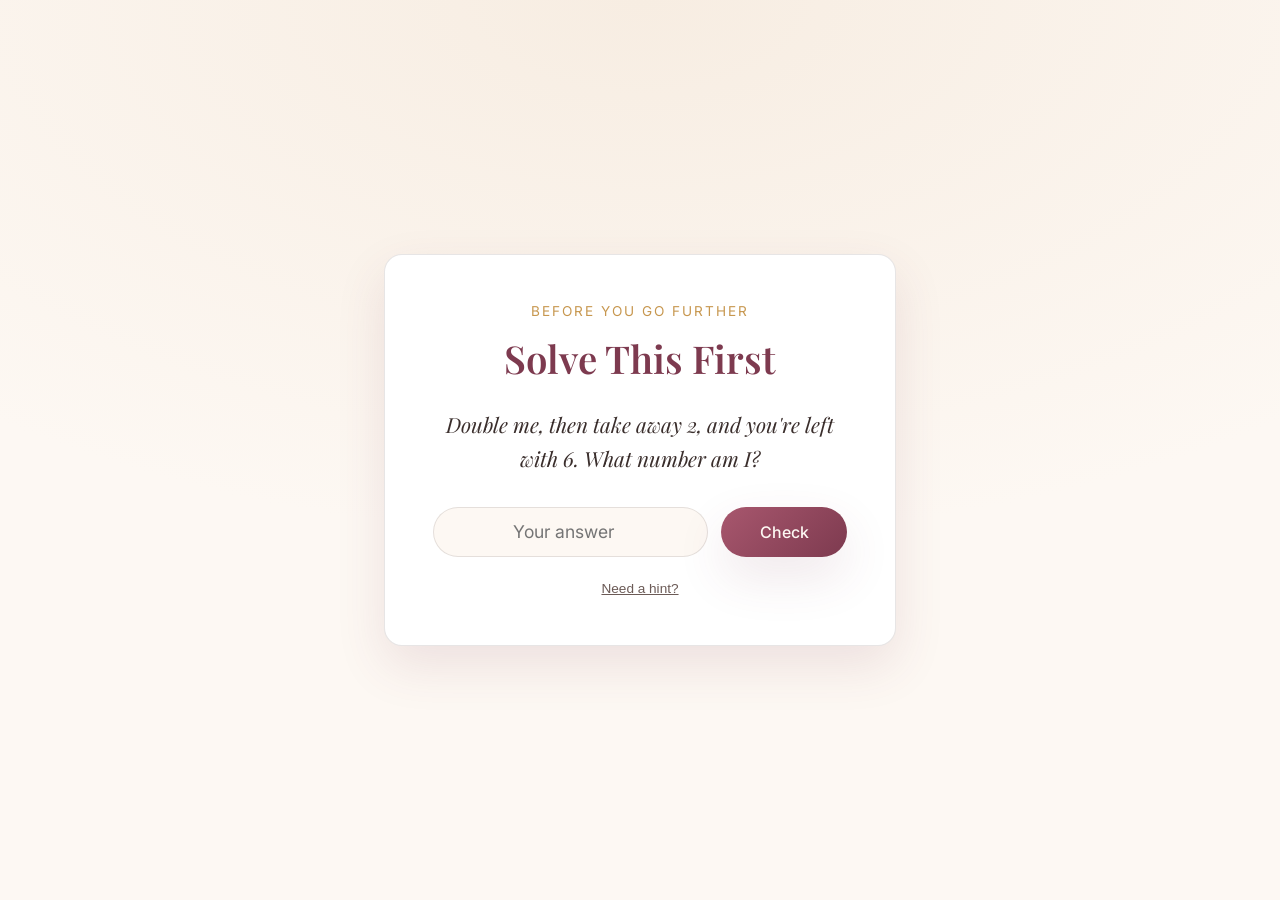
==== puzzle.html @ 99813fc9 "Add puzzle page and refactor shared background/confetti effects New puzzle.html gates a riddle whose" ====
<!DOCTYPE html>
<html lang="en">
<head>
<meta charset="UTF-8">
<meta name="viewport" content="width=device-width, initial-scale=1.0">
<title>A Little Puzzle</title>
<link rel="stylesheet" href="css/style.css">
<link rel="preconnect" href="https://fonts.googleapis.com">
<link rel="preconnect" href="https://fonts.gstatic.com" crossorigin>
<link href="https://fonts.googleapis.com/css2?family=Playfair+Display:ital,wght@0,500;0,600;1,500&family=Parisienne&family=Inter:wght@300;400;500;600&display=swap" rel="stylesheet">
<link rel="stylesheet" href="https://cdnjs.cloudflare.com/ajax/libs/font-awesome/6.5.2/css/all.min.css">
</head>
<body>

<canvas id="petals"></canvas>

<main class="puzzle" id="puzzleMain">
  <div class="puzzle__card">
    <p class="section__eyebrow">before you go further</p>
    <h1 class="puzzle__title">Solve This First</h1>
    <p class="puzzle__question" id="puzzleQuestion"></p>

    <form class="puzzle__form" id="puzzleForm">
      <input
        class="puzzle__input"
        id="puzzleInput"
        type="number"
        inputmode="numeric"
        placeholder="Your answer"
        autocomplete="off"
        required
      >
      <button class="btn-celebrate" type="submit">Check</button>
    </form>

    <p class="puzzle__feedback" id="puzzleFeedback" hidden></p>
    <button class="puzzle__hint-btn" id="hintBtn" type="button">Need a hint?</button>
    <p class="puzzle__hint" id="puzzleHint" hidden></p>
  </div>
</main>

<div class="puzzle__success" id="puzzleSuccess" hidden>
  <div class="puzzle__success-number" id="successNumber"></div>
  <p class="puzzle__success-label" id="successLabel"></p>
</div>

<script src="js/config.js"></script>
<script src="js/effects.js"></script>
<script src="js/puzzle.js"></script>
</body>
</html>
---- css/style.css ----
:root {
  --cream: #fdf8f3;
  --cream-deep: #f7ede2;
  --ink: #3a2e2c;
  --ink-soft: #6b5a56;
  --rose: #a8576e;
  --rose-deep: #7d3a4f;
  --gold: #c7974f;
  --line: rgba(58, 46, 44, 0.12);
  --shadow: 0 20px 50px rgba(123, 58, 79, 0.12);
  --radius: 18px;
  --serif: "Playfair Display", Georgia, serif;
  --sans: "Inter", -apple-system, BlinkMacSystemFont, sans-serif;
}

* { box-sizing: border-box; }

html { scroll-behavior: smooth; }

body {
  margin: 0;
  background: var(--cream);
  color: var(--ink);
  font-family: var(--sans);
  overflow-x: hidden;
}

#petals {
  position: fixed;
  inset: 0;
  width: 100%;
  height: 100%;
  pointer-events: none;
  z-index: 1;
}

/* ---------- Hero ---------- */

.hero {
  position: relative;
  min-height: 100vh;
  display: flex;
  flex-direction: column;
  align-items: center;
  justify-content: center;
  background: radial-gradient(ellipse 80% 60% at 50% 0%, var(--cream-deep), var(--cream));
  overflow: hidden;
  z-index: 2;
}

.nav {
  display: flex;
  flex-wrap: wrap;
  justify-content: space-between;
  align-items: center;
  gap: 0.6rem;
  padding: 2rem clamp(1.5rem, 5vw, 4rem) 0;
  position: absolute;
  top: 0;
  left: 0;
  right: 0;
  z-index: 3;
}

.nav__brand {
  font-family: var(--serif);
  font-style: italic;
  font-size: 1rem;
  color: var(--rose-deep);
  letter-spacing: 0.02em;
}

.nav__links {
  display: flex;
  gap: 2rem;
}

.nav__links a {
  color: var(--ink-soft);
  text-decoration: none;
  font-size: 0.9rem;
  letter-spacing: 0.03em;
  transition: color 0.2s ease;
}

.nav__links a:hover { color: var(--rose-deep); }

.hero__content {
  display: flex;
  flex-direction: column;
  align-items: center;
  justify-content: center;
  text-align: center;
  padding: 6rem 1.5rem;
  position: relative;
  z-index: 3;
}

.hero__eyebrow {
  font-size: 0.85rem;
  letter-spacing: 0.15em;
  text-transform: uppercase;
  color: var(--gold);
  margin: 0 0 1rem;
  font-weight: 500;
}

.hero__name {
  font-family: var(--serif);
  font-weight: 600;
  font-size: clamp(2.8rem, 9vw, 5.5rem);
  margin: 0;
  color: var(--rose-deep);
  line-height: 1.05;
}

.hero__tagline {
  font-size: clamp(1rem, 2vw, 1.15rem);
  color: var(--ink-soft);
  max-width: 34rem;
  margin: 1.1rem 0 2.5rem;
  font-weight: 300;
}

.countdown {
  display: flex;
  flex-wrap: wrap;
  justify-content: center;
  gap: clamp(0.8rem, 3vw, 1.8rem);
  margin-bottom: 2.5rem;
}

.countdown__unit {
  display: flex;
  flex-direction: column;
  align-items: center;
  min-width: 4.2rem;
  padding: 0.9rem 0.4rem;
}

.countdown__num {
  font-family: var(--serif);
  font-size: clamp(1.6rem, 4vw, 2.2rem);
  font-weight: 600;
  color: var(--rose-deep);
  line-height: 1;
}

.countdown__label {
  font-size: 0.7rem;
  letter-spacing: 0.1em;
  text-transform: uppercase;
  color: var(--ink-soft);
  margin-top: 0.4rem;
}

.countdown__arrived {
  font-family: var(--serif);
  font-size: 1.4rem;
  color: var(--rose-deep);
  margin-bottom: 2.5rem;
}

.btn-celebrate {
  font-family: var(--sans);
  font-size: 1rem;
  font-weight: 500;
  color: var(--cream);
  background: linear-gradient(135deg, var(--rose), var(--rose-deep));
  border: none;
  padding: 0.95rem 2.4rem;
  border-radius: 999px;
  cursor: pointer;
  box-shadow: var(--shadow);
  transition: transform 0.2s ease, box-shadow 0.2s ease;
}

.btn-celebrate:hover {
  transform: translateY(-2px);
  box-shadow: 0 24px 60px rgba(123, 58, 79, 0.2);
}

.scroll-hint {
  width: 1.6rem;
  height: 2.6rem;
  border: 1.5px solid var(--ink-soft);
  border-radius: 999px;
  position: absolute;
  bottom: 1.8rem;
  left: 50%;
  transform: translateX(-50%);
  opacity: 0.6;
  z-index: 3;
}

.scroll-hint span {
  position: absolute;
  top: 0.4rem;
  left: 50%;
  width: 4px;
  height: 4px;
  margin-left: -2px;
  background: var(--ink-soft);
  border-radius: 50%;
  animation: scrollDot 1.8s infinite;
}

@keyframes scrollDot {
  0% { transform: translateY(0); opacity: 1; }
  70% { transform: translateY(0.9rem); opacity: 0; }
  100% { opacity: 0; }
}

/* ---------- Letter ---------- */

.letter {
  position: relative;
  z-index: 2;
  padding: clamp(4rem, 10vw, 8rem) 1.5rem;
  display: flex;
  justify-content: center;
}

.letter__card {
  max-width: 42rem;
  text-align: center;
}

.letter__kicker {
  font-size: 0.85rem;
  letter-spacing: 0.15em;
  text-transform: uppercase;
  color: var(--gold);
  margin-bottom: 1.2rem;
}

.letter__body {
  font-family: var(--serif);
  font-style: italic;
  font-size: clamp(1.25rem, 3vw, 1.65rem);
  line-height: 1.6;
  color: var(--ink);
  margin: 0 0 1.5rem;
}

.letter__sign {
  color: var(--rose-deep);
  font-weight: 500;
  opacity: 0;
  transform: translateY(8px);
  transition: opacity 0.6s ease, transform 0.6s ease;
}

.letter__sign.in-view {
  opacity: 1;
  transform: translateY(0);
}

.typing-cursor {
  display: inline-block;
  width: 2px;
  height: 1em;
  margin-left: 2px;
  background: var(--rose-deep);
  vertical-align: text-bottom;
  animation: typingBlink 0.9s step-end infinite;
}

@keyframes typingBlink {
  50% { opacity: 0; }
}

/* ---------- Sections ---------- */

.section__header {
  text-align: center;
  margin-bottom: 3rem;
}

.section__eyebrow {
  font-size: 0.85rem;
  letter-spacing: 0.15em;
  text-transform: uppercase;
  color: var(--gold);
  margin: 0 0 0.8rem;
}

.section__title {
  font-family: var(--serif);
  font-weight: 600;
  font-size: clamp(2rem, 5vw, 2.8rem);
  color: var(--rose-deep);
  margin: 0;
}

.gallery, .wall {
  position: relative;
  z-index: 2;
  padding: 2rem clamp(1.5rem, 6vw, 5rem) clamp(4rem, 8vw, 6rem);
}

/* ---------- Gallery ---------- */

.gallery__grid {
  display: grid;
  grid-template-columns: repeat(auto-fit, minmax(230px, 1fr));
  gap: 1.5rem;
  max-width: 72rem;
  margin: 0 auto;
}

.gallery__item {
  position: relative;
  border-radius: var(--radius);
  overflow: hidden;
  aspect-ratio: 4 / 5;
  cursor: pointer;
  box-shadow: var(--shadow);
  opacity: 0;
  transform: translateY(24px);
  transition: opacity 0.6s ease, transform 0.6s ease;
}

.gallery__item.in-view {
  opacity: 1;
  transform: translateY(0);
}

.gallery__item img {
  width: 100%;
  height: 100%;
  object-fit: cover;
  display: block;
  transition: transform 0.4s ease;
}

.gallery__item:hover img { transform: scale(1.06); }

.gallery__placeholder {
  width: 100%;
  height: 100%;
  display: flex;
  align-items: center;
  justify-content: center;
  background: linear-gradient(145deg, var(--cream-deep), #efd9c8);
  color: var(--gold);
}

.gallery__placeholder svg { width: 2.6rem; height: 2.6rem; opacity: 0.6; }

.gallery__caption {
  position: absolute;
  left: 0; right: 0; bottom: 0;
  padding: 1.2rem 1rem 0.9rem;
  background: linear-gradient(to top, rgba(58,46,44,0.72), transparent);
  color: #fff;
  font-size: 0.85rem;
  font-weight: 400;
  opacity: 0;
  transition: opacity 0.3s ease;
}

.gallery__item:hover .gallery__caption { opacity: 1; }

/* ---------- Wall ---------- */

.wall__grid {
  max-width: 72rem;
  margin: 0 auto;
  column-count: 1;
  column-gap: 1.5rem;
}

@media (min-width: 640px) { .wall__grid { column-count: 2; } }
@media (min-width: 1000px) { .wall__grid { column-count: 3; } }

.wall__card {
  background: #fff;
  border: 1px solid var(--line);
  border-radius: var(--radius);
  padding: 1.6rem 1.5rem;
  margin-bottom: 1.5rem;
  break-inside: avoid;
  box-shadow: 0 10px 30px rgba(58, 46, 44, 0.06);
  opacity: 0;
  transform: translateY(24px);
  transition: opacity 0.6s ease, transform 0.6s ease;
}

.wall__card.in-view {
  opacity: 1;
  transform: translateY(0);
}

.wall__quote {
  font-family: var(--serif);
  font-style: italic;
  font-size: 1.05rem;
  line-height: 1.55;
  color: var(--ink);
  margin: 0 0 0.9rem;
}

.wall__from {
  font-size: 0.85rem;
  color: var(--rose-deep);
  font-weight: 600;
}

/* ---------- Footer ---------- */

.footer {
  position: relative;
  z-index: 2;
  text-align: center;
  padding: 2.5rem 1.5rem 3rem;
  color: var(--ink-soft);
  font-size: 0.85rem;
  border-top: 1px solid var(--line);
}

.footer__link {
  display: inline-block;
  margin-top: 0.8rem;
  color: var(--rose-deep);
  text-decoration: none;
  border-bottom: 1px solid var(--rose);
  padding-bottom: 1px;
}

/* ---------- Lightbox ---------- */

.lightbox {
  position: fixed;
  inset: 0;
  background: rgba(30, 20, 20, 0.88);
  display: none;
  align-items: center;
  justify-content: center;
  flex-direction: column;
  z-index: 50;
  padding: 2rem;
}

.lightbox.open { display: flex; }

.lightbox__img {
  max-width: min(90vw, 720px);
  max-height: 72vh;
  border-radius: 12px;
  box-shadow: 0 30px 80px rgba(0,0,0,0.4);
}

.lightbox__caption {
  color: #f2e9e4;
  margin-top: 1.2rem;
  font-family: var(--serif);
  font-style: italic;
  font-size: 1.05rem;
  text-align: center;
  max-width: 34rem;
}

.lightbox__close {
  position: absolute;
  top: 1.5rem;
  right: 1.8rem;
  background: none;
  border: none;
  color: #f2e9e4;
  font-size: 2.2rem;
  line-height: 1;
  cursor: pointer;
}

@media (max-width: 480px) {
  .nav__links { gap: 1.2rem; }
  .countdown { gap: 0.6rem; }
  .countdown__unit { min-width: 3.6rem; padding: 0.7rem 0.3rem; }
}

/* Ultra-narrow phones */
@media (max-width: 380px) {
  .nav { justify-content: center; text-align: center; }
  .nav__brand { font-size: 0.85rem; }
  .nav__links { gap: 0.9rem; }
  .nav__links a { font-size: 0.8rem; }
  .countdown { gap: 0.4rem; }
  .countdown__unit { min-width: 3.1rem; padding: 0.6rem 0.2rem; }
  .countdown__num { font-size: 1.35rem; }
  .countdown__label { font-size: 0.62rem; }
  .btn-celebrate { padding: 0.85rem 1.8rem; font-size: 0.92rem; }
  .wall__card { padding: 1.3rem 1.1rem; }
}

/* Short / landscape viewports: 100vh hero needs breathing room, not overflow */
@media (max-height: 600px) and (orientation: landscape) {
  .hero { min-height: auto; }
  .hero__content { padding: 3.75rem 1.5rem 1.5rem; }
  .hero__eyebrow { margin-bottom: 0.5rem; }
  .hero__tagline { margin: 0.6rem 0 1.4rem; }
  .countdown { margin-bottom: 1.4rem; }
  .scroll-hint { display: none; }
}

/* Large desktop screens: keep the hero from feeling too sparse */
@media (min-width: 1600px) {
  .hero__content { max-width: 60rem; }
}

/* ---------- Puzzle page ---------- */

.puzzle {
  position: relative;
  z-index: 2;
  min-height: 100vh;
  display: flex;
  align-items: center;
  justify-content: center;
  padding: 3rem 1.5rem;
  background: radial-gradient(ellipse 80% 60% at 50% 0%, var(--cream-deep), var(--cream));
}

.puzzle__card {
  width: 100%;
  max-width: 32rem;
  background: #fff;
  border: 1px solid var(--line);
  border-radius: var(--radius);
  box-shadow: var(--shadow);
  padding: clamp(2rem, 5vw, 3rem);
  text-align: center;
}

.puzzle__title {
  font-family: var(--serif);
  font-weight: 600;
  font-size: clamp(1.8rem, 5vw, 2.4rem);
  color: var(--rose-deep);
  margin: 0.6rem 0 1.5rem;
}

.puzzle__question {
  font-family: var(--serif);
  font-style: italic;
  font-size: clamp(1.1rem, 3vw, 1.3rem);
  line-height: 1.6;
  color: var(--ink);
  margin: 0 0 2rem;
}

.puzzle__form {
  display: flex;
  gap: 0.8rem;
  flex-wrap: wrap;
  justify-content: center;
}

.puzzle__input {
  flex: 1;
  min-width: 10rem;
  font-family: var(--sans);
  font-size: 1.1rem;
  color: var(--ink);
  background: var(--cream);
  border: 1px solid var(--line);
  border-radius: 999px;
  padding: 0.85rem 1.4rem;
  text-align: center;
  outline: none;
  transition: border-color 0.2s ease;
}

.puzzle__input:focus { border-color: var(--rose); }

.puzzle__feedback {
  margin: 1.2rem 0 0;
  color: var(--rose-deep);
  font-size: 0.9rem;
}

.puzzle__hint-btn {
  margin-top: 1.4rem;
  background: none;
  border: none;
  color: var(--ink-soft);
  font-size: 0.85rem;
  text-decoration: underline;
  cursor: pointer;
}

.puzzle__hint {
  margin: 0.8rem 0 0;
  font-size: 0.9rem;
  color: var(--ink-soft);
  font-style: italic;
}

.puzzle__success {
  position: fixed;
  inset: 0;
  z-index: 10;
  display: flex;
  flex-direction: column;
  align-items: center;
  justify-content: center;
  text-align: center;
  pointer-events: none;
}

.puzzle__success-number,
.puzzle__success-label {
  opacity: 0;
  transform: translateY(14px);
  transition: opacity 0.8s ease, transform 0.8s ease;
}

.puzzle__success.in-view .puzzle__success-number,
.puzzle__success.in-view .puzzle__success-label {
  opacity: 1;
  transform: translateY(0);
}

.puzzle__success.in-view .puzzle__success-label { transition-delay: 0.2s; }

.puzzle__success-number {
  font-family: "Parisienne", var(--serif);
  font-size: clamp(7rem, 32vw, 16rem);
  line-height: 1;
  color: var(--rose-deep);
  margin: 0;
}

.puzzle__success-label {
  font-family: "Parisienne", var(--serif);
  font-size: clamp(2.2rem, 8vw, 3.75rem);
  letter-spacing: 0.02em;
  color: var(--rose);
  margin: 1.5rem 0 0;
}
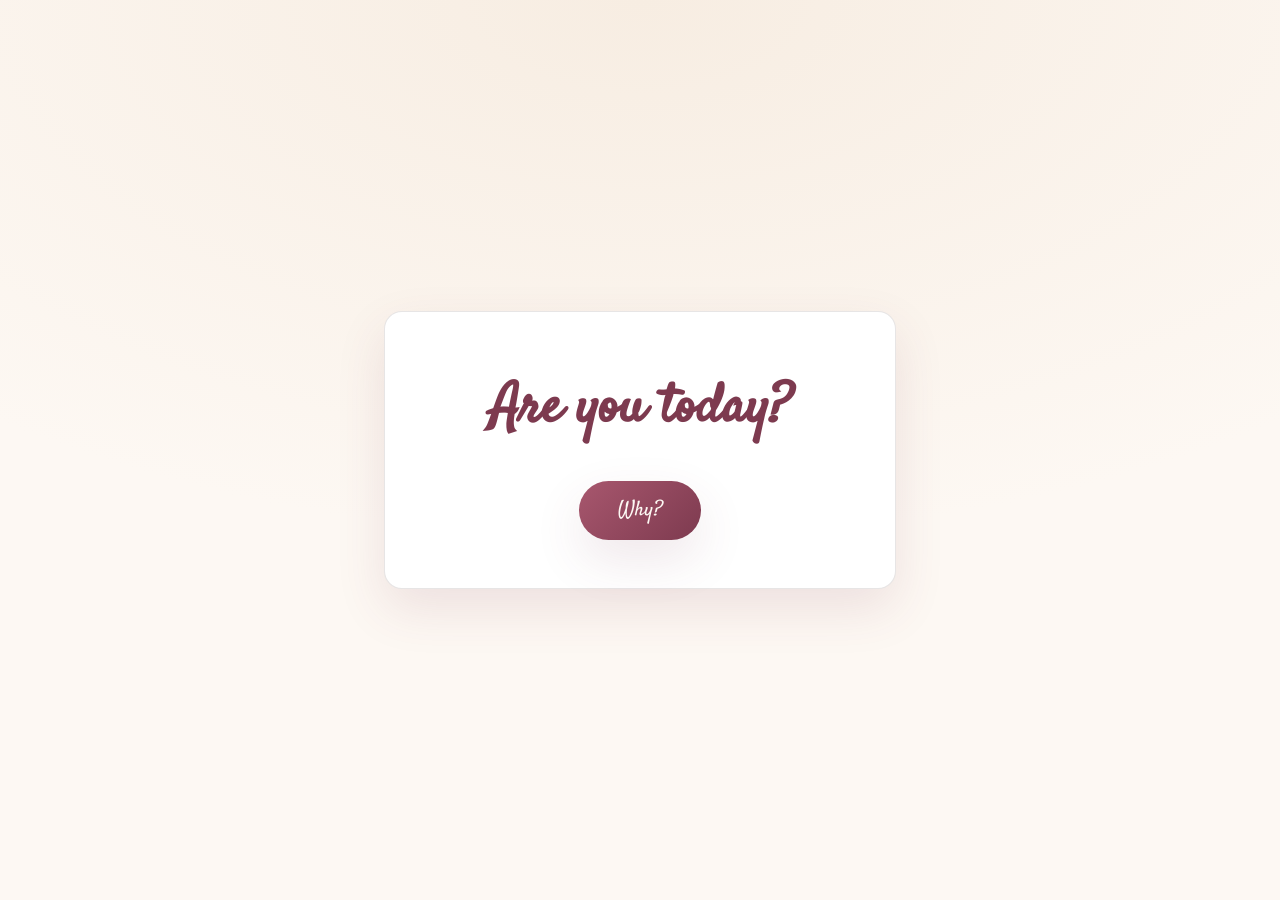
==== commit 4212d9fe: "Rework puzzle page into a Why? reveal with casual script font Replaces the riddle with a simple ques" ====
--- a/puzzle.html
+++ b/puzzle.html
@@ -3,11 +3,11 @@
 <head>
 <meta charset="UTF-8">
 <meta name="viewport" content="width=device-width, initial-scale=1.0">
-<title>A Little Puzzle</title>
+<title>How Are You Today?</title>
 <link rel="stylesheet" href="css/style.css">
 <link rel="preconnect" href="https://fonts.googleapis.com">
 <link rel="preconnect" href="https://fonts.gstatic.com" crossorigin>
-<link href="https://fonts.googleapis.com/css2?family=Playfair+Display:ital,wght@0,500;0,600;1,500&family=Parisienne&family=Inter:wght@300;400;500;600&display=swap" rel="stylesheet">
+<link href="https://fonts.googleapis.com/css2?family=Playfair+Display:ital,wght@0,500;0,600;1,500&family=Parisienne&family=Satisfy&family=Inter:wght@300;400;500;600&display=swap" rel="stylesheet">
 <link rel="stylesheet" href="https://cdnjs.cloudflare.com/ajax/libs/font-awesome/6.5.2/css/all.min.css">
 </head>
 <body>
@@ -16,32 +16,14 @@
 
 <main class="puzzle" id="puzzleMain">
   <div class="puzzle__card">
-    <p class="section__eyebrow">before you go further</p>
-    <h1 class="puzzle__title">Solve This First</h1>
-    <p class="puzzle__question" id="puzzleQuestion"></p>
-
-    <form class="puzzle__form" id="puzzleForm">
-      <input
-        class="puzzle__input"
-        id="puzzleInput"
-        type="number"
-        inputmode="numeric"
-        placeholder="Your answer"
-        autocomplete="off"
-        required
-      >
-      <button class="btn-celebrate" type="submit">Check</button>
-    </form>
-
-    <p class="puzzle__feedback" id="puzzleFeedback" hidden></p>
-    <button class="puzzle__hint-btn" id="hintBtn" type="button">Need a hint?</button>
-    <p class="puzzle__hint" id="puzzleHint" hidden></p>
+    <h1 class="puzzle__title" id="puzzleQuestion">How are you today?</h1>
+    <button class="btn-celebrate" id="whyBtn" type="button">Why?</button>
   </div>
 </main>
 
 <div class="puzzle__success" id="puzzleSuccess" hidden>
-  <div class="puzzle__success-number" id="successNumber"></div>
-  <p class="puzzle__success-label" id="successLabel"></p>
+  <p class="puzzle__success-label" id="successIntro"></p>
+  <div class="puzzle__success-number" id="successAnswer"></div>
 </div>
 
 <script src="js/config.js"></script>
--- a/css/style.css
+++ b/css/style.css
@@ -533,67 +533,16 @@
 }
 
 .puzzle__title {
-  font-family: var(--serif);
-  font-weight: 600;
-  font-size: clamp(1.8rem, 5vw, 2.4rem);
-  color: var(--rose-deep);
-  margin: 0.6rem 0 1.5rem;
-}
-
-.puzzle__question {
-  font-family: var(--serif);
-  font-style: italic;
-  font-size: clamp(1.1rem, 3vw, 1.3rem);
-  line-height: 1.6;
-  color: var(--ink);
-  margin: 0 0 2rem;
-}
-
-.puzzle__form {
-  display: flex;
-  gap: 0.8rem;
-  flex-wrap: wrap;
-  justify-content: center;
-}
-
-.puzzle__input {
-  flex: 1;
-  min-width: 10rem;
-  font-family: var(--sans);
-  font-size: 1.1rem;
-  color: var(--ink);
-  background: var(--cream);
-  border: 1px solid var(--line);
-  border-radius: 999px;
-  padding: 0.85rem 1.4rem;
-  text-align: center;
-  outline: none;
-  transition: border-color 0.2s ease;
-}
-
-.puzzle__input:focus { border-color: var(--rose); }
-
-.puzzle__feedback {
-  margin: 1.2rem 0 0;
-  color: var(--rose-deep);
-  font-size: 0.9rem;
-}
-
-.puzzle__hint-btn {
-  margin-top: 1.4rem;
-  background: none;
-  border: none;
-  color: var(--ink-soft);
-  font-size: 0.85rem;
-  text-decoration: underline;
-  cursor: pointer;
-}
-
-.puzzle__hint {
-  margin: 0.8rem 0 0;
-  font-size: 0.9rem;
-  color: var(--ink-soft);
-  font-style: italic;
+  font-family: "Satisfy", var(--serif);
+  font-size: clamp(2.4rem, 7vw, 3.4rem);
+  color: var(--rose-deep);
+  margin: 0.6rem 0 2rem;
+}
+
+#whyBtn {
+  font-family: "Satisfy", var(--serif);
+  font-size: 1.3rem;
+  font-weight: 400;
 }
 
 .puzzle__success {
@@ -621,14 +570,14 @@
   transform: translateY(0);
 }
 
-.puzzle__success.in-view .puzzle__success-label { transition-delay: 0.2s; }
+.puzzle__success.in-view .puzzle__success-number { transition-delay: 0.2s; }
 
 .puzzle__success-number {
   font-family: "Parisienne", var(--serif);
-  font-size: clamp(7rem, 32vw, 16rem);
+  font-size: clamp(6rem, 26vw, 13rem);
   line-height: 1;
   color: var(--rose-deep);
-  margin: 0;
+  margin: 1rem 0 0;
 }
 
 .puzzle__success-label {
@@ -636,5 +585,5 @@
   font-size: clamp(2.2rem, 8vw, 3.75rem);
   letter-spacing: 0.02em;
   color: var(--rose);
-  margin: 1.5rem 0 0;
-}
+  margin: 0;
+}
